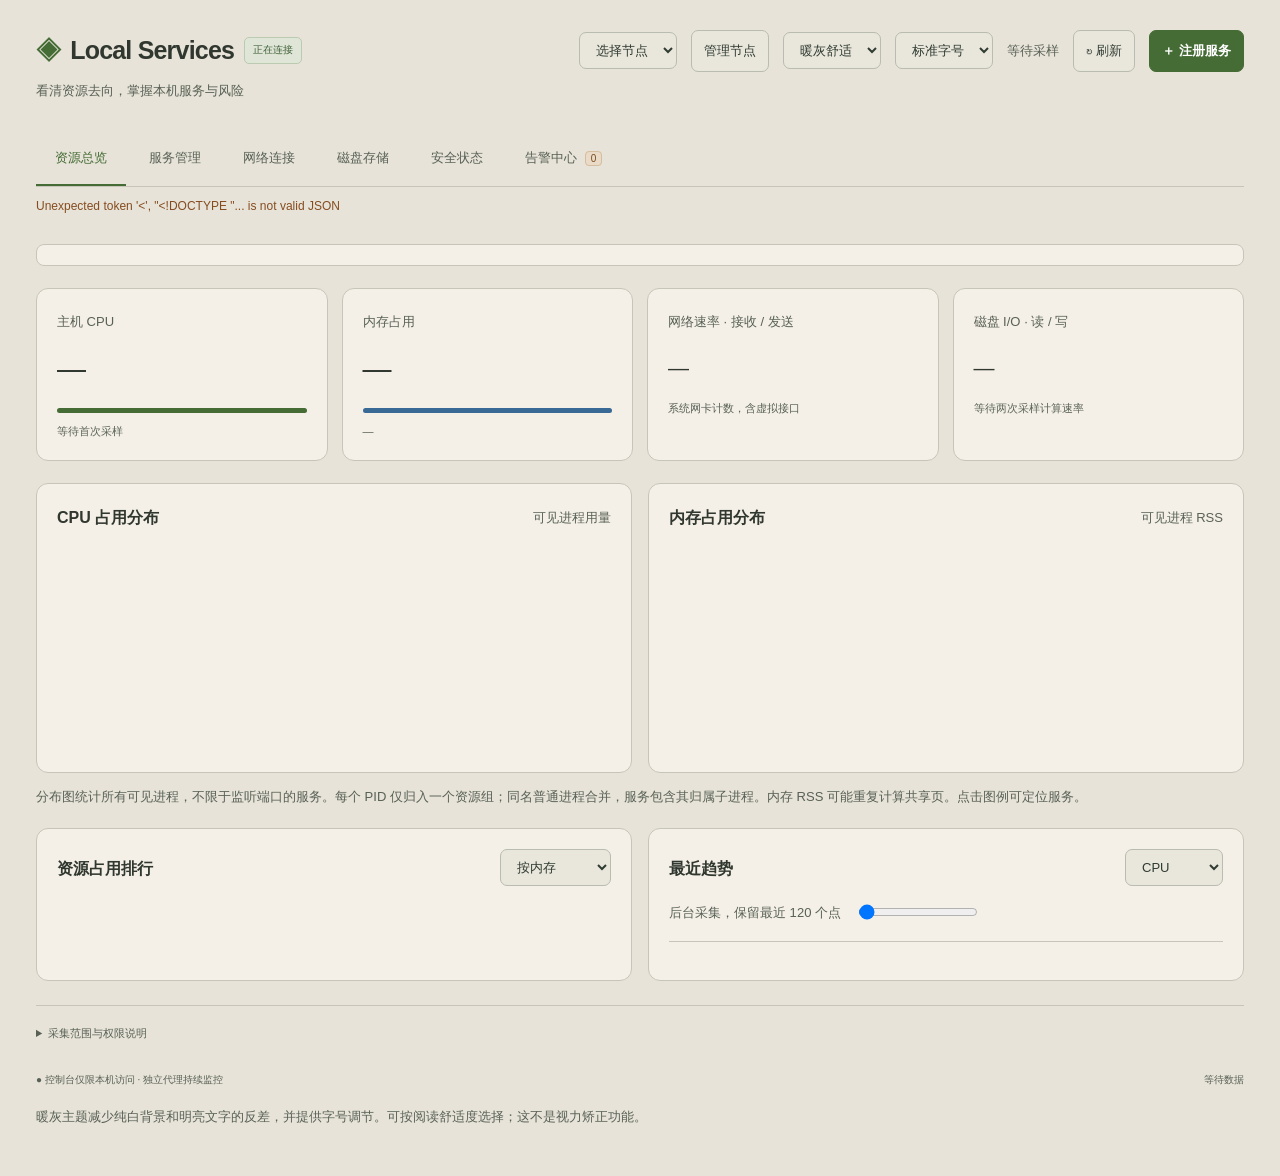
==== index.html @ d2b476f3 "feat: add lightweight multi-node service monitor and console" ====
<!doctype html>
<html lang="zh-CN"><head><meta charset="utf-8"><meta name="viewport" content="width=device-width,initial-scale=1"><title>Local · 服务与资源监控</title><script>try{document.documentElement.dataset.theme=localStorage.getItem('localServiceTheme')||'comfort';document.documentElement.style.setProperty('--reading-size',(localStorage.getItem('localServiceFont')||'15')+'px')}catch(e){}</script><link rel="stylesheet" href="/style.css"></head>
<body><main>
<header><div><h1><span class="dot">◈</span> Local Services <span class="badge" id="platform">正在连接</span></h1><p>看清资源去向，掌握本机服务与风险</p></div><div class="header-actions"><select id="nodeSelect" aria-label="监控节点"><option value="">选择节点</option></select><button id="openNodes">管理节点</button><select id="themeSelect" aria-label="页面主题"><option value="comfort">暖灰舒适</option><option value="light">清晰浅色</option><option value="dark">柔和深色</option></select><select id="fontSelect" aria-label="阅读字号"><option value="15">标准字号</option><option value="17">较大字号</option><option value="19">大字号</option></select><span id="live" class="muted">等待采样</span><button id="refresh">↻ 刷新</button><button class="primary" id="openAdd">＋ 注册服务</button></div></header>
<nav aria-label="监控分类"><button class="selected" data-view="overview">资源总览</button><button data-view="services">服务管理</button><button data-view="network">网络连接</button><button data-view="storage">磁盘存储</button><button data-view="security">安全状态</button><button data-view="alerts">告警中心 <span id="alertCount">0</span></button></nav>
<div id="message" class="message" role="status" aria-live="polite"></div>
<div id="nodeStatus" class="node-strip"></div><div class="cards"><article class="card"><small>主机 CPU</small><div class="value" id="cpu">—</div><div class="bar"><i id="cpuBar"></i></div><p id="cpuDetail">等待首次采样</p></article><article class="card"><small>内存占用</small><div class="value" id="memory">—</div><div class="bar blue"><i id="memoryBar"></i></div><p id="memoryDetail">—</p></article><article class="card"><small>网络速率 · 接收 / 发送</small><div class="value compact" id="netRate">—</div><p id="netDetail">系统网卡计数，含虚拟接口</p></article><article class="card"><small>磁盘 I/O · 读 / 写</small><div class="value compact" id="diskRate">—</div><p id="diskDetail">等待两次采样计算速率</p></article></div>
<section id="overview" class="view">
<div class="chart-grid"><article class="panel"><div class="panel-head"><h2>CPU 占用分布</h2><small>可见进程用量</small></div><div id="cpuDonut" class="donut-layout"></div></article><article class="panel"><div class="panel-head"><h2>内存占用分布</h2><small>可见进程 RSS</small></div><div id="memoryDonut" class="donut-layout"></div></article></div>
<p class="note">分布图统计所有可见进程，不限于监听端口的服务。每个 PID 仅归入一个资源组；同名普通进程合并，服务包含其归属子进程。内存 RSS 可能重复计算共享页。点击图例可定位服务。</p>
<div class="overview-bottom"><article class="panel"><div class="panel-head"><h2>资源占用排行 <span id="rankTotal" class="muted"></span></h2><select id="rankMetric" aria-label="排行指标"><option value="memory">按内存</option><option value="cpu">按 CPU</option><option value="readRate">按磁盘读取</option><option value="writeRate">按磁盘写入</option></select></div><div id="ranking"></div></article><article class="panel"><div class="panel-head"><h2>最近趋势</h2><select id="trendMetric" aria-label="趋势指标"><option value="cpu">CPU</option><option value="memory">内存</option><option value="network">网络收发</option><option value="disk">磁盘读写</option></select></div><div id="trend"></div><div class="trend-controls"><small id="trendLabel">后台采集，保留最近 120 个点</small><input type="range" id="historyCursor" min="0" max="0" value="0" aria-label="查看历史采样"></div><div id="trendValue" class="note"></div><div class="mini-summary" id="summary"></div></article></div>
</section>
<section id="services" class="view" hidden><div class="toolbar"><h2>服务与端口 <small id="total"></small></h2><div class="filters"><select id="serviceScope" aria-label="列表范围"><option value="services">服务与端口</option><option value="resources">全部进程资源组</option></select><input id="search" type="search" placeholder="搜索名称、端口或 PID" aria-label="搜索服务"><select id="kind" aria-label="服务类型"><option value="">所有类型</option><option value="custom">自定义服务</option><option value="brew">Homebrew</option><option value="systemd">systemd</option><option value="windows">Windows 服务</option><option value="process">端口进程（只读）</option></select><select id="state" aria-label="服务状态"><option value="">所有状态</option><option value="running">运行中</option><option value="stopped">已停止</option></select><select id="sort" aria-label="服务排序"><option value="memory">内存占用</option><option value="cpu">CPU 占用</option><option value="name">服务名称</option><option value="readRate">磁盘读取</option><option value="writeRate">磁盘写入</option><option value="uptime">运行时长</option><option value="pid">PID</option><option value="ports">端口</option></select><button id="sortDirection" aria-label="切换排序方向">↓ 从大到小</button></div></div><p class="note">支持点击列名排序，也可选择指标与升降序；未知指标始终排在末尾。组件保留原始标识，可点“说明”查看用途或添加别名。</p><div id="focusFilter" hidden></div><div class="tablewrap"><table><thead><tr><th><button data-sort="name">服务名称 ↕</button></th><th><button data-sort="pid">状态 / PID ↕</button></th><th><button data-sort="ports">端口 ↕</button></th><th><button data-sort="cpu">CPU ↕</button></th><th><button data-sort="memory">内存 ↕</button></th><th>磁盘读 / 写</th><th><button data-sort="uptime">运行时长 ↕</button></th><th>自启 / 离线告警</th><th>操作</th></tr></thead><tbody id="rows"></tbody></table><div id="empty" hidden>没有符合条件的服务；资源组可能不包含监听端口。</div></div><p class="note">自启：macOS 为登录后启动，Linux 按服务所属 systemd 范围启动，Windows 系统服务随系统启动、自定义任务随登录启动。共享宿主 PID 的系统服务无法拆分资源，表内会标明共享。</p></section>
<section id="network" class="view" hidden><div class="section-head"><h2>网络接口</h2><small>速率由相邻后台采样计算 · 错误 / 丢包为系统累计计数</small></div><div class="tablewrap"><table><thead><tr><th>网卡 / 状态</th><th>IP 地址</th><th>接收速率</th><th>发送速率</th><th>累计接收 / 发送</th><th>错误 / 丢包</th><th>链路速度</th></tr></thead><tbody id="interfaces"></tbody></table></div><div class="section-head"><h2>监听端口与绑定地址</h2><span id="connectionSummary" class="muted"></span></div><p class="note">非回环绑定意味着可能被其他主机访问，实际可达性取决于防火墙、路由与应用配置。当前不提供单进程网络流量归因。</p><div class="tablewrap"><table><thead><tr><th>进程 / PID</th><th>协议</th><th>绑定地址</th><th>端口</th><th>范围</th></tr></thead><tbody id="listeners"></tbody></table></div></section>
<section id="storage" class="view" hidden><div class="section-head"><h2>文件系统容量</h2><small>分别展示挂载点，共享卷不合计容量</small></div><div id="volumes" class="volume-grid"></div><div class="section-head"><h2>磁盘设备 I/O</h2><small>逻辑盘与物理盘可能重复计数，不代表硬盘健康检查</small></div><div class="tablewrap"><table><thead><tr><th>设备</th><th>读取速率</th><th>写入速率</th><th>累计读 / 写次数</th><th>繁忙度</th></tr></thead><tbody id="diskDevices"></tbody></table></div></section>
<section id="security" class="view" hidden><div class="section-head"><h2>本机安全概览</h2><small>只读检查，不自动修改系统安全设置</small></div><div id="securityCards" class="security-grid"></div><div class="panel"><h2>敏感端口的非回环绑定</h2><div id="sensitivePorts"></div><p class="note">检查常见 SSH、远程桌面、数据库与管理端口。端口号仅作风险提示，不能识别服务漏洞或证明互联网可达。</p></div><div class="overview-bottom"><article class="panel"><h2>登录会话</h2><div id="sessions"></div></article><article class="panel"><h2>操作审计 · 最近 40 条</h2><div id="audit" class="scroll-area"></div></article></div></section>
<section id="alerts" class="view" hidden><div class="section-head"><div><h2>告警中心</h2><p>后台监控 · 触发与恢复分别发送邮件 · 持续超限合并去重</p></div><div class="header-actions"><button id="notification">启用桌面通知</button><button id="openRules" class="primary">设置告警阈值</button></div></div><div id="emailStatus" class="panel"></div><div id="ruleSummary" class="note"></div><div id="alertList"></div></section>
<details id="notices"><summary>采集范围与权限说明 <span id="noticeCount"></span></summary><div id="noticeBody"></div></details><footer><span>● 控制台仅限本机访问 · 独立代理持续监控</span><span id="updated">等待数据</span></footer>
<p class="note">暖灰主题减少纯白背景和明亮文字的反差，并提供字号调节。可按阅读舒适度选择；这不是视力矫正功能。</p></main>
<dialog id="add"><form id="create"><h2>注册自定义服务</h2><p>注册后手动启动；默认不启用自启。不要在命令参数中放入密码。</p><label for="serviceName">服务名称</label><input id="serviceName" name="name" required placeholder="例如：本地开发 API"><label for="serviceCwd">工作目录（绝对路径）</label><input id="serviceCwd" name="cwd" required placeholder="/path/to/project"><label for="serviceCommand">命令参数（JSON 数组）</label><textarea id="serviceCommand" name="command" required placeholder='["/usr/bin/python3", "-m", "http.server", "8000"]'></textarea><p>第一项为可执行文件的绝对路径，不经 Shell 执行。</p><div id="formError" class="message"></div><div class="panel-head"><button type="button" data-close="add">取消</button><button class="primary">注册服务</button></div></form></dialog>
<dialog id="logs"><div class="panel-head"><h2>服务日志 · 最近 32 KB</h2><button data-close="logs">关闭</button></div><pre id="logText"></pre></dialog>
<dialog id="rules"><form id="rulesForm"><h2>告警阈值</h2><p>CPU、内存、流量、I/O、服务离线需持续超限；磁盘容量、敏感端口和防火墙状态立即提示。</p><div class="form-grid"><label>CPU ≥ %<input type="number" name="cpu" min="1" max="100" step="any" required></label><label>内存 ≥ %<input type="number" name="memory" min="1" max="100" step="any" required></label><label>磁盘使用 ≥ %<input type="number" name="disk" min="1" max="100" step="any" required></label><label>持续时间（秒）<input type="number" name="sustain" min="0" max="3600" step="any" required></label><label>网络收发 ≥ MB/s<input type="number" name="networkMB" min="0.01" max="1000000" step="any" required></label><label>磁盘读写 ≥ MB/s<input type="number" name="diskMB" min="0.01" max="1000000" step="any" required></label><label>托管服务内存 ≥ MB<input type="number" name="serviceMemoryMB" min="1" max="10000000" step="any" required></label></div><label class="check"><input type="checkbox" name="exposure">敏感端口绑定非回环地址</label><label class="check"><input type="checkbox" name="firewall">防火墙未启用</label><p>离线告警在“服务管理”中逐项开启；手动停止被监控的服务也会触发提醒。</p><div id="rulesError" class="message"></div><div class="panel-head"><button type="button" data-close="rules">取消</button><button class="primary">保存阈值</button></div></form></dialog>
<dialog id="nodesDialog"><div class="panel-head"><h2>监控节点</h2><button data-close="nodesDialog">关闭</button></div><div id="nodeList"></div><form id="nodeForm"><h2>连接独立监控代理</h2><label>节点名称<input name="name" required maxlength="80" placeholder="例如：生产服务器 · 上海"></label><label>代理地址<input name="url" required placeholder="http://127.0.0.1:18767"></label><label>代理令牌<input type="password" name="token" required autocomplete="off" minlength="24" placeholder="填写代理本机 agent-token 文件中的内容"></label><p>远程节点使用 HTTPS 或 SSH 隧道；令牌仅保存在控制台本机，不回显。关闭控制台不影响代理的采集与邮件。</p><div id="nodeError" class="message"></div><button class="primary">验证并添加节点</button></form></dialog>
<dialog id="serviceInfo"><form id="aliasForm"><h2 id="infoTitle">组件说明</h2><p id="infoRaw" class="identifier"></p><p id="infoDescription"></p><div id="infoFacts" class="note"></div><label>自定义显示名称<input name="name" maxlength="80" placeholder="留空使用内置名称"></label><label>自定义用途说明<textarea name="description" maxlength="600" placeholder="例如：知识库开发服务，端口 18086"></textarea></label><p>设置仅影响该节点的显示名称，原始标识与服务配置均保留。两项留空可恢复内置说明。</p><div id="aliasError" class="message"></div><div class="panel-head"><button type="button" data-close="serviceInfo">关闭</button><button class="primary">保存名称与说明</button></div></form></dialog>
<script>const token='__TOKEN__';</script><script src="/app.js"></script></body></html>
---- style.css ----
:root{color-scheme:dark;font-family:Inter,-apple-system,BlinkMacSystemFont,"PingFang SC",sans-serif;background:#101418;color:#e6edf6;--muted:#929eaf;--line:#2b3542;--green:#b6f171;--blue:#82b9ff;--orange:#f5ba76;--red:#ff8b92}*{box-sizing:border-box}body{margin:0}main{max-width:1536px;margin:auto;padding:30px 36px}header,.header-actions,.panel-head,.section-head,.toolbar{display:flex;align-items:center;justify-content:space-between;gap:14px}h1{font-size:25px;letter-spacing:-.8px;margin:0;display:flex;align-items:center;gap:10px}h2{font-size:15px;margin:0;font-weight:600}p{color:var(--muted);font-size:12px;line-height:1.7;margin:9px 0 0}small,.muted{color:var(--muted);font-size:12px}.dot{color:var(--green)}.badge{display:inline-block;font-size:10px;padding:4px 8px;background:#243124;color:var(--green);border-radius:5px;font-weight:500;letter-spacing:0}button,input,select,textarea{font:inherit;font-size:12px;border:1px solid #354151;border-radius:7px;padding:9px 12px;background:#1d2631;color:#e7edf5}button{cursor:pointer}button:hover{border-color:#8b9db4;background:#2b3949}button:focus-visible,a:focus-visible,input:focus-visible,select:focus-visible{outline:2px solid var(--blue);outline-offset:3px}button:disabled{opacity:.45;cursor:wait}.primary{background:var(--green);color:#1a290e;border-color:var(--green);font-weight:600}.primary:hover{background:#c5fa89}nav{display:flex;gap:4px;border-bottom:1px solid var(--line);margin-top:30px;overflow:auto}nav button{white-space:nowrap;border:0;border-radius:0;background:transparent;padding:15px 19px;color:var(--muted);border-bottom:2px solid transparent;font-size:13px}nav button.selected{color:var(--green);border-color:var(--green)}#alertCount{padding:1px 5px;border-radius:4px;background:#3f2e29;color:#ffcb97;font-size:10px;margin-left:4px}.message{font-size:12px;color:#ffd591;line-height:1.6}.message:not(:empty){padding:10px 0}.cards{display:grid;grid-template-columns:repeat(4,minmax(0,1fr));gap:14px;margin:22px 0}.card,.panel,.volume{border:1px solid var(--line);background:#181f27;border-radius:12px;padding:20px;min-width:0}.value{font-size:29px;letter-spacing:-.7px;margin:12px 0 14px;font-variant-numeric:tabular-nums}.compact{font-size:21px;padding-top:5px}.bar{height:5px;background:#303b48;border-radius:5px;overflow:hidden}.bar i{display:block;height:100%;background:var(--green);max-width:100%;transition:width .4s}.bar.blue i{background:var(--blue)}.bar.warning i{background:var(--orange)}.bar.critical i{background:var(--red)}.card p{font-size:11px}.chart-grid,.overview-bottom{display:grid;grid-template-columns:1fr 1fr;gap:16px}.overview-bottom{margin-top:20px}.panel-head{margin-bottom:15px}.donut-layout{display:grid;grid-template-columns:200px 1fr;gap:15px;align-items:center;min-height:206px}.donut{width:200px;height:200px;overflow:visible}.donut circle.segment{transition:stroke-dasharray .4s;cursor:pointer;outline:none}.donut circle.segment:hover,.donut circle.segment:focus{stroke-width:27}.donut text{font-family:inherit;text-anchor:middle;fill:var(--muted);font-size:11px}.donut text.big{font-size:20px;fill:#f3f7fc;font-weight:600}.legend{display:flex;flex-direction:column;gap:4px;min-width:0}.legend button{background:transparent;border-color:transparent;padding:5px;display:flex;align-items:center;gap:7px;text-align:left;width:100%;min-width:0}.legend button:hover{background:#273341}.legend .name{white-space:nowrap;overflow:hidden;text-overflow:ellipsis;flex:1}.legend .amount{font-size:11px;color:var(--muted);white-space:nowrap}.swatch{width:8px;height:8px;border-radius:3px;flex-shrink:0}.note{font-size:11px;color:var(--muted);line-height:1.8;margin:12px 0 18px}.rank-row{display:grid;grid-template-columns:24px minmax(0,1fr) 96px;gap:9px;align-items:center;margin:15px 0}.rank-row button{padding:0;border:0;background:none;text-align:left;min-width:0;font-size:12px;overflow:hidden;text-overflow:ellipsis;white-space:nowrap}.rank-row .bar{margin-top:7px;height:4px}.rank-value{text-align:right;font-size:12px;font-variant-numeric:tabular-nums}.rank-number{font-size:11px;color:#76869b}.rank-row.focused{background:#25332a;border-radius:5px}.trend-svg{width:100%;height:200px;display:block}.trend-svg text{fill:var(--muted);font-size:10px}.trend-controls{display:flex;gap:15px;align-items:center;margin:12px 0}.trend-controls input{width:120px;padding:0}.mini-summary{display:grid;grid-template-columns:repeat(3,1fr);border-top:1px solid var(--line);padding-top:18px;gap:12px}.mini-summary b{display:block;margin-top:8px;font-size:16px;font-weight:500}.toolbar,.section-head{margin:26px 0 15px}.filters{display:flex;gap:8px;flex-wrap:wrap}input[type=search]{width:240px}.tablewrap{overflow:auto;border:1px solid var(--line);border-radius:10px;background:#161d25}table{width:100%;border-collapse:collapse;white-space:nowrap}th{text-align:left;color:#91a0b3;font-size:11px;font-weight:500;padding:15px;background:#1c2631}td{padding:16px 14px;border-bottom:1px solid #283340;font-size:12px}tr:last-child td{border-bottom:0}.service{font-weight:600;max-width:230px;overflow:hidden;text-overflow:ellipsis;font-size:12px}.tag{font-size:10px;color:#8a99ad;margin-top:5px}.status{color:var(--green)}.stopped{color:#929aa7}.port{font-family:monospace;color:#a9c3e6;max-width:220px;white-space:normal;line-height:1.7}.actions{display:flex;gap:5px}.actions button{padding:6px 8px;font-size:11px}.check{display:flex;align-items:center;gap:7px;font-size:12px;color:#b6c3d4;line-height:1.7;margin:7px 0}.check input{width:auto;accent-color:var(--green)}.toggles{display:flex;flex-direction:column}.toggles label{font-size:11px;margin:2px 0;white-space:nowrap}#empty{padding:35px;text-align:center;color:var(--muted);font-size:13px}#focusFilter{font-size:12px;color:var(--green);margin:12px 0}#focusFilter button{margin-left:12px}.volume-grid{display:grid;grid-template-columns:repeat(3,minmax(0,1fr));gap:14px}.volume .mount{font-size:13px;word-break:break-all;margin-bottom:6px}.volume .value{font-size:23px}.volume small{word-break:break-all}.security-grid{display:grid;grid-template-columns:repeat(4,minmax(0,1fr));gap:14px;margin-bottom:20px}.security-grid .value{font-size:22px}.security-grid p{word-break:break-word}.warning-text{color:var(--orange)}.danger-text{color:var(--red)}.safe-text{color:var(--green)}.event,.audit-row{border-bottom:1px solid var(--line);padding:14px 0;font-size:12px;line-height:1.7;word-break:break-word}.event:last-child,.audit-row:last-child{border-bottom:0}.event .panel-head{margin-bottom:6px}.event .panel-head h2{font-size:13px}.event{border-left:3px solid var(--orange);background:#1b222b;padding:17px 20px;margin:12px 0;border-radius:0 9px 9px 0}.event.critical{border-left-color:var(--red)}.event.recovered{border-left-color:#4b7356;opacity:.8}.event p{margin:5px 0}.event .meta{font-size:10px;color:#92a0b2}.scroll-area{max-height:300px;overflow:auto}.email-info{display:flex;justify-content:space-between;align-items:flex-start;gap:20px}.email-info p{overflow-wrap:anywhere}.pill{padding:3px 8px;border-radius:4px;background:#27313e;font-size:10px;display:inline-block}.pill.warning{background:#44362a;color:var(--orange)}.pill.safe{background:#293d2d;color:var(--green)}#notices{font-size:11px;color:#8d9cb0;border-top:1px solid var(--line);padding:18px 0;margin-top:24px;line-height:1.8}summary{cursor:pointer}footer{display:flex;justify-content:space-between;color:#7e8d9f;font-size:10px;margin:10px 0 16px}dialog{background:#1a222c;color:#e9edf3;border:1px solid #46566b;border-radius:15px;padding:25px;width:min(640px,94vw);max-height:90vh;overflow:auto}dialog::backdrop{background:#000b}dialog label{display:block;font-size:12px;margin:16px 0 7px}dialog input,textarea{width:100%;margin-top:7px}dialog .check{display:flex}dialog .check input{width:auto;margin:0}.form-grid{display:grid;grid-template-columns:1fr 1fr;gap:0 15px}dialog .panel-head{margin:20px 0 0}textarea{height:100px;font-family:monospace}pre{white-space:pre-wrap;overflow:auto;max-height:60vh;font-size:12px;line-height:1.7;word-break:break-word}[hidden]{display:none!important}
@media(max-width:1100px){.donut-layout{grid-template-columns:160px 1fr;gap:5px}.donut{width:160px;height:160px}.security-grid{grid-template-columns:repeat(2,minmax(0,1fr))}.toolbar{align-items:flex-start;flex-direction:column}.volume-grid{grid-template-columns:repeat(2,minmax(0,1fr))}.compact{font-size:17px}}
@media(max-width:760px){main{padding:20px 15px}header{align-items:flex-start;flex-direction:column}.header-actions{flex-wrap:wrap;gap:8px}h1{font-size:22px}.cards{grid-template-columns:repeat(2,minmax(0,1fr));gap:10px}.card{padding:15px}.value{font-size:25px}.compact{font-size:16px}.chart-grid,.overview-bottom{grid-template-columns:1fr}.donut-layout{grid-template-columns:160px minmax(0,1fr)}.legend .amount{font-size:10px}.panel{padding:17px}.filters{width:100%}input[type=search]{width:100%}.section-head{align-items:flex-start;flex-direction:column}.volume-grid{grid-template-columns:1fr}.security-grid{gap:10px}.security-grid .card{padding:14px}.security-grid .value{font-size:17px}.email-info{flex-direction:column}.form-grid{gap:0 10px}nav button{padding:13px 14px;font-size:12px}footer{gap:15px}.note{font-size:10px}.trend-controls{align-items:flex-start;flex-direction:column}.trend-controls input{width:100%}}
#focusFilter{overflow-wrap:anywhere}
/* Reading preferences apply to the entire interface, including generated charts. */
:root{font-size:var(--reading-size,15px)}body{line-height:1.65}p,small,.muted,.note,button,input,select,textarea,td{font-size:.87rem}.tag{font-size:.76rem}.service{font-size:.95rem;max-width:270px}h2{font-size:1.07rem}th{font-size:.85rem}.identifier{font-family:ui-monospace,SFMono-Regular,Consolas,monospace;overflow-wrap:anywhere}.header-actions{flex-wrap:wrap;justify-content:flex-end}header{align-items:flex-start}header>div:first-child{min-width:210px}.node-strip{border:1px solid var(--line);border-radius:8px;background:var(--surface);padding:10px 15px;margin-top:18px;font-size:.8rem;display:flex;gap:15px;align-items:center;flex-wrap:wrap}th button{border:0;background:transparent;color:inherit;padding:0;font-weight:600;font-size:inherit}th button:hover{color:var(--green);background:transparent}.service-name{display:flex;gap:8px;align-items:flex-start}.service-name button{padding:2px 6px;font-size:.73rem;flex-shrink:0}.service-sub{max-width:280px;white-space:normal;overflow-wrap:anywhere;line-height:1.8}.node-row{padding:14px 0;border-bottom:1px solid var(--line);display:flex;justify-content:space-between;gap:10px;font-size:.9rem}.node-row span{overflow-wrap:anywhere;min-width:0}.offline-overlay .view,.offline-overlay .cards{opacity:.35;pointer-events:none}#nodeStatus.error{border-color:var(--red);color:var(--red)}.service-name .service{white-space:normal;overflow-wrap:anywhere}.rank-row button{font-size:.88rem}.donut text{font-size:12px}.donut text.big{font-size:21px}.legend button{font-size:.8rem}.legend .amount{font-size:.73rem}.donut circle.segment:focus-visible{outline:none;filter:brightness(.8)}.trend-svg text{font-size:11px}
:root[data-theme="comfort"],:root[data-theme="light"]{color-scheme:light;--green:#456c35;--blue:#396995;--orange:#945b22;--red:#a23d42;--muted:#596156;--line:#c7c5b9;--surface:#f4f0e7;background:#e7e3d8;color:#30372f;--chart-grid:#c7c5b9}
:root[data-theme="light"]{--green:#35633b;--blue:#2a6696;--muted:#526174;--line:#ccd4dd;--surface:#fff;background:#edf1f5;color:#243144}
:root[data-theme="dark"]{--surface:#282f36;--muted:#b2bdc8;--line:#46515b;background:#20262c;color:#dce3e8;--green:#b3cc91;--blue:#9bbdd7;--orange:#d8b68a;--red:#e8a5ab}
:root[data-theme] .card,:root[data-theme] .panel,:root[data-theme] .volume,:root[data-theme] .tablewrap,:root[data-theme] dialog{background:var(--surface)}
:root[data-theme="comfort"] button,:root[data-theme="comfort"] input,:root[data-theme="comfort"] select,:root[data-theme="comfort"] textarea,:root[data-theme="light"] button,:root[data-theme="light"] input,:root[data-theme="light"] select,:root[data-theme="light"] textarea{background:#e9e6dc;border-color:#b9bcb0;color:#303c32}
:root[data-theme="light"] button,:root[data-theme="light"] input,:root[data-theme="light"] select,:root[data-theme="light"] textarea{background:#eef2f7;color:#25394e;border-color:#bec9d6}
:root[data-theme] button.primary{background:var(--green);border-color:var(--green);color:#fff}
:root[data-theme="dark"] button.primary{color:#20262c}
:root[data-theme] nav button{background:transparent;color:var(--muted);border-color:transparent}
:root[data-theme] nav button.selected{color:var(--green);border-bottom-color:var(--green)}
:root[data-theme] p,:root[data-theme] small,:root[data-theme] .muted,:root[data-theme] .note,:root[data-theme] .tag,:root[data-theme] footer,:root[data-theme] #notices{color:var(--muted)}
:root[data-theme="comfort"] th,:root[data-theme="light"] th{background:#e5e4d9;color:#4c594e}
:root[data-theme="light"] th{background:#e7edf5;color:#455870}
:root[data-theme] td{border-bottom-color:var(--line)}
:root[data-theme="comfort"] .port,:root[data-theme="light"] .port{color:#3a5e79}
:root[data-theme="comfort"] .bar,:root[data-theme="light"] .bar{background:#d9d8cd}
:root[data-theme="comfort"] .donut circle:not(.segment),:root[data-theme="light"] .donut circle:not(.segment){stroke:#d9d8cd}
:root[data-theme="comfort"] .donut text.big,:root[data-theme="light"] .donut text.big{fill:#2e3b31}
:root[data-theme] .donut text{fill:var(--muted)}
:root[data-theme] .trend-svg text{fill:var(--muted)}:root[data-theme] .trend-svg line{stroke:var(--line)}
:root[data-theme] .legend button{background:transparent;border-color:transparent;color:inherit}
:root[data-theme] .legend .amount{color:var(--muted)}
:root[data-theme="comfort"] .event,:root[data-theme="light"] .event{background:var(--surface)}
:root[data-theme="comfort"] .message,:root[data-theme="light"] .message{color:#864c20}
:root[data-theme="comfort"] .pill.safe,:root[data-theme="light"] .pill.safe{background:#dfe8d7;color:#365f37}
:root[data-theme="comfort"] .pill.warning,:root[data-theme="light"] .pill.warning{background:#f0dfc4;color:#79501f}
:root[data-theme] .rank-row button{background:transparent;color:inherit}:root[data-theme] .toggles label{color:var(--muted)}
@media(prefers-reduced-motion:reduce){*,*::before,*::after{transition:none!important;scroll-behavior:auto!important}}
@media(max-width:760px){.header-actions{justify-content:flex-start}.donut-layout{grid-template-columns:1fr}.donut{margin:auto}.legend .name{white-space:normal;overflow-wrap:anywhere}.legend .amount{font-size:.75rem}.legend button{align-items:flex-start}.card .compact{font-size:1rem}.node-strip{display:block}.node-strip span{display:block}.rank-row{grid-template-columns:20px minmax(0,1fr) 85px}.rank-row button{white-space:normal;overflow-wrap:anywhere}.form-grid{grid-template-columns:1fr}.mini-summary{grid-template-columns:1fr}.mini-summary b{margin:0 0 10px}.service-sub{max-width:220px}.header-actions select{max-width:180px}h1{font-size:23px}}
:root[data-theme="comfort"] .badge,:root[data-theme="light"] .badge{background:#dfe6d7;color:#3f6038;border:1px solid #bccab1}
:root[data-theme="comfort"] #alertCount,:root[data-theme="light"] #alertCount{background:#eadbc8;color:#784c20;border:1px solid #d5bd9e}
:root[data-theme="dark"] .badge{background:#384539;color:#c0d3ac;border:1px solid #5c7055}
:root[data-theme="dark"] #alertCount{background:#4b4033;color:#e0bf96}
:root[data-theme="comfort"] .rank-row.focused,:root[data-theme="light"] .rank-row.focused{background:#e0e6d6}
@media(max-width:760px){.donut{width:200px;height:200px}.trend-svg text{font-size:12px}}
.offline-overlay .view,.offline-overlay .cards{display:none!important}
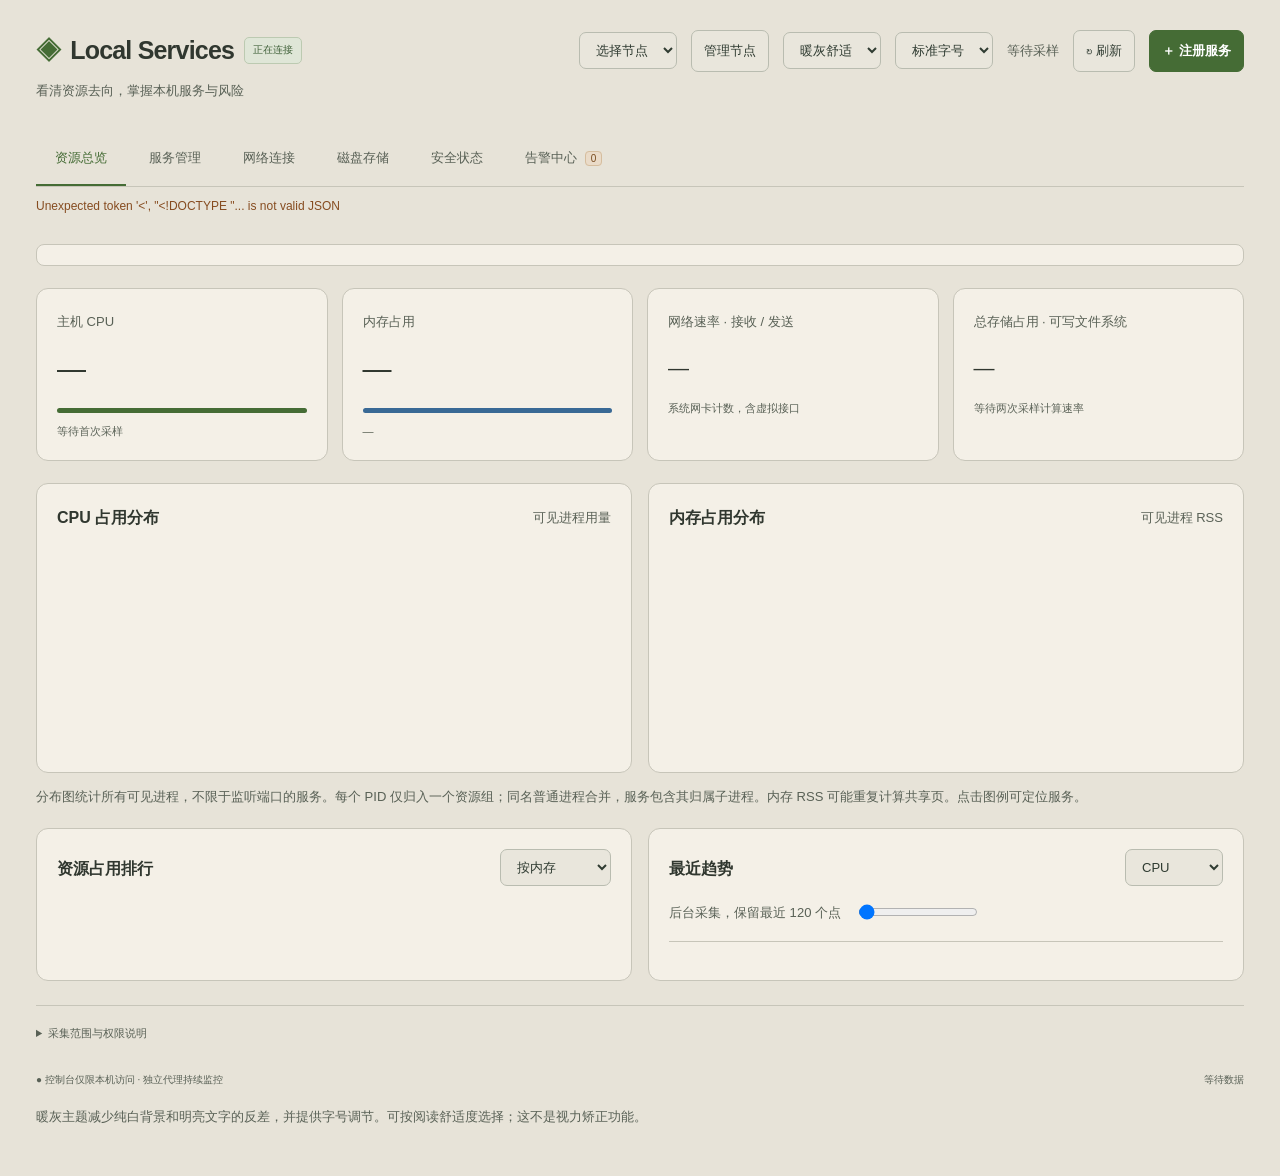
==== commit 9a3db252: "feat: summarize storage pools and reduce alert noise" ====
--- a/index.html
+++ b/index.html
@@ -4,7 +4,7 @@
 <header><div><h1><span class="dot">◈</span> Local Services <span class="badge" id="platform">正在连接</span></h1><p>看清资源去向，掌握本机服务与风险</p></div><div class="header-actions"><select id="nodeSelect" aria-label="监控节点"><option value="">选择节点</option></select><button id="openNodes">管理节点</button><select id="themeSelect" aria-label="页面主题"><option value="comfort">暖灰舒适</option><option value="light">清晰浅色</option><option value="dark">柔和深色</option></select><select id="fontSelect" aria-label="阅读字号"><option value="15">标准字号</option><option value="17">较大字号</option><option value="19">大字号</option></select><span id="live" class="muted">等待采样</span><button id="refresh">↻ 刷新</button><button class="primary" id="openAdd">＋ 注册服务</button></div></header>
 <nav aria-label="监控分类"><button class="selected" data-view="overview">资源总览</button><button data-view="services">服务管理</button><button data-view="network">网络连接</button><button data-view="storage">磁盘存储</button><button data-view="security">安全状态</button><button data-view="alerts">告警中心 <span id="alertCount">0</span></button></nav>
 <div id="message" class="message" role="status" aria-live="polite"></div>
-<div id="nodeStatus" class="node-strip"></div><div class="cards"><article class="card"><small>主机 CPU</small><div class="value" id="cpu">—</div><div class="bar"><i id="cpuBar"></i></div><p id="cpuDetail">等待首次采样</p></article><article class="card"><small>内存占用</small><div class="value" id="memory">—</div><div class="bar blue"><i id="memoryBar"></i></div><p id="memoryDetail">—</p></article><article class="card"><small>网络速率 · 接收 / 发送</small><div class="value compact" id="netRate">—</div><p id="netDetail">系统网卡计数，含虚拟接口</p></article><article class="card"><small>磁盘 I/O · 读 / 写</small><div class="value compact" id="diskRate">—</div><p id="diskDetail">等待两次采样计算速率</p></article></div>
+<div id="nodeStatus" class="node-strip"></div><div class="cards"><article class="card"><small>主机 CPU</small><div class="value" id="cpu">—</div><div class="bar"><i id="cpuBar"></i></div><p id="cpuDetail">等待首次采样</p></article><article class="card"><small>内存占用</small><div class="value" id="memory">—</div><div class="bar blue"><i id="memoryBar"></i></div><p id="memoryDetail">—</p></article><article class="card"><small>网络速率 · 接收 / 发送</small><div class="value compact" id="netRate">—</div><p id="netDetail">系统网卡计数，含虚拟接口</p></article><article class="card"><small>总存储占用 · 可写文件系统</small><div class="value compact" id="diskRate">—</div><p id="diskDetail">等待两次采样计算速率</p></article></div>
 <section id="overview" class="view">
 <div class="chart-grid"><article class="panel"><div class="panel-head"><h2>CPU 占用分布</h2><small>可见进程用量</small></div><div id="cpuDonut" class="donut-layout"></div></article><article class="panel"><div class="panel-head"><h2>内存占用分布</h2><small>可见进程 RSS</small></div><div id="memoryDonut" class="donut-layout"></div></article></div>
 <p class="note">分布图统计所有可见进程，不限于监听端口的服务。每个 PID 仅归入一个资源组；同名普通进程合并，服务包含其归属子进程。内存 RSS 可能重复计算共享页。点击图例可定位服务。</p>
@@ -12,14 +12,14 @@
 </section>
 <section id="services" class="view" hidden><div class="toolbar"><h2>服务与端口 <small id="total"></small></h2><div class="filters"><select id="serviceScope" aria-label="列表范围"><option value="services">服务与端口</option><option value="resources">全部进程资源组</option></select><input id="search" type="search" placeholder="搜索名称、端口或 PID" aria-label="搜索服务"><select id="kind" aria-label="服务类型"><option value="">所有类型</option><option value="custom">自定义服务</option><option value="brew">Homebrew</option><option value="systemd">systemd</option><option value="windows">Windows 服务</option><option value="process">端口进程（只读）</option></select><select id="state" aria-label="服务状态"><option value="">所有状态</option><option value="running">运行中</option><option value="stopped">已停止</option></select><select id="sort" aria-label="服务排序"><option value="memory">内存占用</option><option value="cpu">CPU 占用</option><option value="name">服务名称</option><option value="readRate">磁盘读取</option><option value="writeRate">磁盘写入</option><option value="uptime">运行时长</option><option value="pid">PID</option><option value="ports">端口</option></select><button id="sortDirection" aria-label="切换排序方向">↓ 从大到小</button></div></div><p class="note">支持点击列名排序，也可选择指标与升降序；未知指标始终排在末尾。组件保留原始标识，可点“说明”查看用途或添加别名。</p><div id="focusFilter" hidden></div><div class="tablewrap"><table><thead><tr><th><button data-sort="name">服务名称 ↕</button></th><th><button data-sort="pid">状态 / PID ↕</button></th><th><button data-sort="ports">端口 ↕</button></th><th><button data-sort="cpu">CPU ↕</button></th><th><button data-sort="memory">内存 ↕</button></th><th>磁盘读 / 写</th><th><button data-sort="uptime">运行时长 ↕</button></th><th>自启 / 离线告警</th><th>操作</th></tr></thead><tbody id="rows"></tbody></table><div id="empty" hidden>没有符合条件的服务；资源组可能不包含监听端口。</div></div><p class="note">自启：macOS 为登录后启动，Linux 按服务所属 systemd 范围启动，Windows 系统服务随系统启动、自定义任务随登录启动。共享宿主 PID 的系统服务无法拆分资源，表内会标明共享。</p></section>
 <section id="network" class="view" hidden><div class="section-head"><h2>网络接口</h2><small>速率由相邻后台采样计算 · 错误 / 丢包为系统累计计数</small></div><div class="tablewrap"><table><thead><tr><th>网卡 / 状态</th><th>IP 地址</th><th>接收速率</th><th>发送速率</th><th>累计接收 / 发送</th><th>错误 / 丢包</th><th>链路速度</th></tr></thead><tbody id="interfaces"></tbody></table></div><div class="section-head"><h2>监听端口与绑定地址</h2><span id="connectionSummary" class="muted"></span></div><p class="note">非回环绑定意味着可能被其他主机访问，实际可达性取决于防火墙、路由与应用配置。当前不提供单进程网络流量归因。</p><div class="tablewrap"><table><thead><tr><th>进程 / PID</th><th>协议</th><th>绑定地址</th><th>端口</th><th>范围</th></tr></thead><tbody id="listeners"></tbody></table></div></section>
-<section id="storage" class="view" hidden><div class="section-head"><h2>文件系统容量</h2><small>分别展示挂载点，共享卷不合计容量</small></div><div id="volumes" class="volume-grid"></div><div class="section-head"><h2>磁盘设备 I/O</h2><small>逻辑盘与物理盘可能重复计数，不代表硬盘健康检查</small></div><div class="tablewrap"><table><thead><tr><th>设备</th><th>读取速率</th><th>写入速率</th><th>累计读 / 写次数</th><th>繁忙度</th></tr></thead><tbody id="diskDevices"></tbody></table></div></section>
+<section id="storage" class="view" hidden><div class="section-head"><h2>存储总览</h2><small>同一文件系统只计算一次，不把只读镜像计入总容量或告警</small></div><div id="storageStats" class="cards"></div><div id="storageCapacity" class="panel"></div><div class="section-head"><h2>实际存储卷</h2><small>重复挂载已合并，默认隐藏系统镜像</small></div><div id="volumes" class="volume-grid"></div><details id="mountDetails"><summary>高级：查看系统卷和挂载明细 <span id="mountCount"></span></summary><div id="mountTable" class="tablewrap"></div></details><details id="deviceDetails"><summary>高级：设备 I/O 明细</summary><p>逻辑盘与物理盘可能重复计数，不代表硬盘健康检查。</p><div class="tablewrap"><table><thead><tr><th>设备</th><th>读取速率</th><th>写入速率</th><th>累计读 / 写次数</th><th>繁忙度</th></tr></thead><tbody id="diskDevices"></tbody></table></div></details></section>
 <section id="security" class="view" hidden><div class="section-head"><h2>本机安全概览</h2><small>只读检查，不自动修改系统安全设置</small></div><div id="securityCards" class="security-grid"></div><div class="panel"><h2>敏感端口的非回环绑定</h2><div id="sensitivePorts"></div><p class="note">检查常见 SSH、远程桌面、数据库与管理端口。端口号仅作风险提示，不能识别服务漏洞或证明互联网可达。</p></div><div class="overview-bottom"><article class="panel"><h2>登录会话</h2><div id="sessions"></div></article><article class="panel"><h2>操作审计 · 最近 40 条</h2><div id="audit" class="scroll-area"></div></article></div></section>
 <section id="alerts" class="view" hidden><div class="section-head"><div><h2>告警中心</h2><p>后台监控 · 触发与恢复分别发送邮件 · 持续超限合并去重</p></div><div class="header-actions"><button id="notification">启用桌面通知</button><button id="openRules" class="primary">设置告警阈值</button></div></div><div id="emailStatus" class="panel"></div><div id="ruleSummary" class="note"></div><div id="alertList"></div></section>
 <details id="notices"><summary>采集范围与权限说明 <span id="noticeCount"></span></summary><div id="noticeBody"></div></details><footer><span>● 控制台仅限本机访问 · 独立代理持续监控</span><span id="updated">等待数据</span></footer>
 <p class="note">暖灰主题减少纯白背景和明亮文字的反差，并提供字号调节。可按阅读舒适度选择；这不是视力矫正功能。</p></main>
 <dialog id="add"><form id="create"><h2>注册自定义服务</h2><p>注册后手动启动；默认不启用自启。不要在命令参数中放入密码。</p><label for="serviceName">服务名称</label><input id="serviceName" name="name" required placeholder="例如：本地开发 API"><label for="serviceCwd">工作目录（绝对路径）</label><input id="serviceCwd" name="cwd" required placeholder="/path/to/project"><label for="serviceCommand">命令参数（JSON 数组）</label><textarea id="serviceCommand" name="command" required placeholder='["/usr/bin/python3", "-m", "http.server", "8000"]'></textarea><p>第一项为可执行文件的绝对路径，不经 Shell 执行。</p><div id="formError" class="message"></div><div class="panel-head"><button type="button" data-close="add">取消</button><button class="primary">注册服务</button></div></form></dialog>
 <dialog id="logs"><div class="panel-head"><h2>服务日志 · 最近 32 KB</h2><button data-close="logs">关闭</button></div><pre id="logText"></pre></dialog>
-<dialog id="rules"><form id="rulesForm"><h2>告警阈值</h2><p>CPU、内存、流量、I/O、服务离线需持续超限；磁盘容量、敏感端口和防火墙状态立即提示。</p><div class="form-grid"><label>CPU ≥ %<input type="number" name="cpu" min="1" max="100" step="any" required></label><label>内存 ≥ %<input type="number" name="memory" min="1" max="100" step="any" required></label><label>磁盘使用 ≥ %<input type="number" name="disk" min="1" max="100" step="any" required></label><label>持续时间（秒）<input type="number" name="sustain" min="0" max="3600" step="any" required></label><label>网络收发 ≥ MB/s<input type="number" name="networkMB" min="0.01" max="1000000" step="any" required></label><label>磁盘读写 ≥ MB/s<input type="number" name="diskMB" min="0.01" max="1000000" step="any" required></label><label>托管服务内存 ≥ MB<input type="number" name="serviceMemoryMB" min="1" max="10000000" step="any" required></label></div><label class="check"><input type="checkbox" name="exposure">敏感端口绑定非回环地址</label><label class="check"><input type="checkbox" name="firewall">防火墙未启用</label><p>离线告警在“服务管理”中逐项开启；手动停止被监控的服务也会触发提醒。</p><div id="rulesError" class="message"></div><div class="panel-head"><button type="button" data-close="rules">取消</button><button class="primary">保存阈值</button></div></form></dialog>
+<dialog id="rules"><form id="rulesForm"><h2>告警阈值</h2><p>资源超限和服务离线需持续达到阈值。磁盘单独设置持续时间；恢复需回落到缓冲阈值并持续稳定。安全状态立即记录。</p><div class="form-grid"><label>CPU ≥ %<input type="number" name="cpu" min="1" max="100" step="any" required></label><label>内存 ≥ %<input type="number" name="memory" min="1" max="100" step="any" required></label><label>磁盘使用 ≥ %<input type="number" name="disk" min="1" max="100" step="any" required></label><label>持续时间（秒）<input type="number" name="sustain" min="0" max="3600" step="any" required></label><label>网络收发 ≥ MB/s<input type="number" name="networkMB" min="0.01" max="1000000" step="any" required></label><label>磁盘读写 ≥ MB/s<input type="number" name="diskMB" min="0.01" max="1000000" step="any" required></label><label>托管服务内存 ≥ MB<input type="number" name="serviceMemoryMB" min="1" max="10000000" step="any" required></label></div><div class="form-grid"><label>磁盘持续超限（秒）<input type="number" name="diskSustain" value="120" min="0" max="3600" required></label><label>恢复稳定时间（秒）<input type="number" name="recoverSustain" value="60" min="0" max="3600" required></label><label>百分比恢复缓冲（百分点）<input type="number" name="hysteresis" value="5" min="0" max="20" step="any" required></label><label>普通邮件最短间隔（秒）<input type="number" name="emailInterval" value="300" min="60" max="86400" required></label></div><p>例如阈值 90%、缓冲 5 点：持续高于阈值才触发，回落到 85% 及以下并稳定后恢复。流量、I/O、服务内存使用 10% 恢复缓冲。持续告警不反复发信；严重服务离线不受普通邮件间隔限制。</p><label class="check"><input type="checkbox" name="exposure">敏感端口绑定非回环地址</label><label class="check"><input type="checkbox" name="firewall">防火墙未启用</label><p>离线告警在“服务管理”中逐项开启；手动停止被监控的服务也会触发提醒。</p><div id="rulesError" class="message"></div><div class="panel-head"><button type="button" data-close="rules">取消</button><button class="primary">保存阈值</button></div></form></dialog>
 <dialog id="nodesDialog"><div class="panel-head"><h2>监控节点</h2><button data-close="nodesDialog">关闭</button></div><div id="nodeList"></div><form id="nodeForm"><h2>连接独立监控代理</h2><label>节点名称<input name="name" required maxlength="80" placeholder="例如：生产服务器 · 上海"></label><label>代理地址<input name="url" required placeholder="http://127.0.0.1:18767"></label><label>代理令牌<input type="password" name="token" required autocomplete="off" minlength="24" placeholder="填写代理本机 agent-token 文件中的内容"></label><p>远程节点使用 HTTPS 或 SSH 隧道；令牌仅保存在控制台本机，不回显。关闭控制台不影响代理的采集与邮件。</p><div id="nodeError" class="message"></div><button class="primary">验证并添加节点</button></form></dialog>
 <dialog id="serviceInfo"><form id="aliasForm"><h2 id="infoTitle">组件说明</h2><p id="infoRaw" class="identifier"></p><p id="infoDescription"></p><div id="infoFacts" class="note"></div><label>自定义显示名称<input name="name" maxlength="80" placeholder="留空使用内置名称"></label><label>自定义用途说明<textarea name="description" maxlength="600" placeholder="例如：知识库开发服务，端口 18086"></textarea></label><p>设置仅影响该节点的显示名称，原始标识与服务配置均保留。两项留空可恢复内置说明。</p><div id="aliasError" class="message"></div><div class="panel-head"><button type="button" data-close="serviceInfo">关闭</button><button class="primary">保存名称与说明</button></div></form></dialog>
 <script>const token='__TOKEN__';</script><script src="/app.js"></script></body></html>
--- a/style.css
+++ b/style.css
@@ -40,3 +40,9 @@
 :root[data-theme="comfort"] .rank-row.focused,:root[data-theme="light"] .rank-row.focused{background:#e0e6d6}
 @media(max-width:760px){.donut{width:200px;height:200px}.trend-svg text{font-size:12px}}
 .offline-overlay .view,.offline-overlay .cards{display:none!important}
+:root[data-theme="comfort"] dialog,:root[data-theme="light"] dialog{color:#30372f}
+:root[data-theme="comfort"] dialog label,:root[data-theme="light"] dialog label,:root[data-theme="comfort"] dialog .check,:root[data-theme="light"] dialog .check{color:#364436}
+:root[data-theme="dark"] dialog{color:#dce3e8}
+dialog h2{font-size:1.15rem}dialog label{font-size:.95rem;font-weight:500}dialog .check{font-size:.9rem}dialog p{font-size:.85rem}
+#storageCapacity .bar{height:12px}#mountDetails{margin:20px 0;color:var(--muted);font-size:.9rem}#mountTable{margin-top:14px}.volume details{margin-top:12px;font-size:.8rem;color:var(--muted)}#rulesForm .form-grid{gap:0 18px}#rulesForm label{line-height:1.7}#rulesForm input{margin-top:5px}#rules{width:min(720px,94vw)}
+#deviceDetails{margin:22px 0;color:var(--muted);font-size:.9rem}#deviceDetails .tablewrap{margin-top:14px}
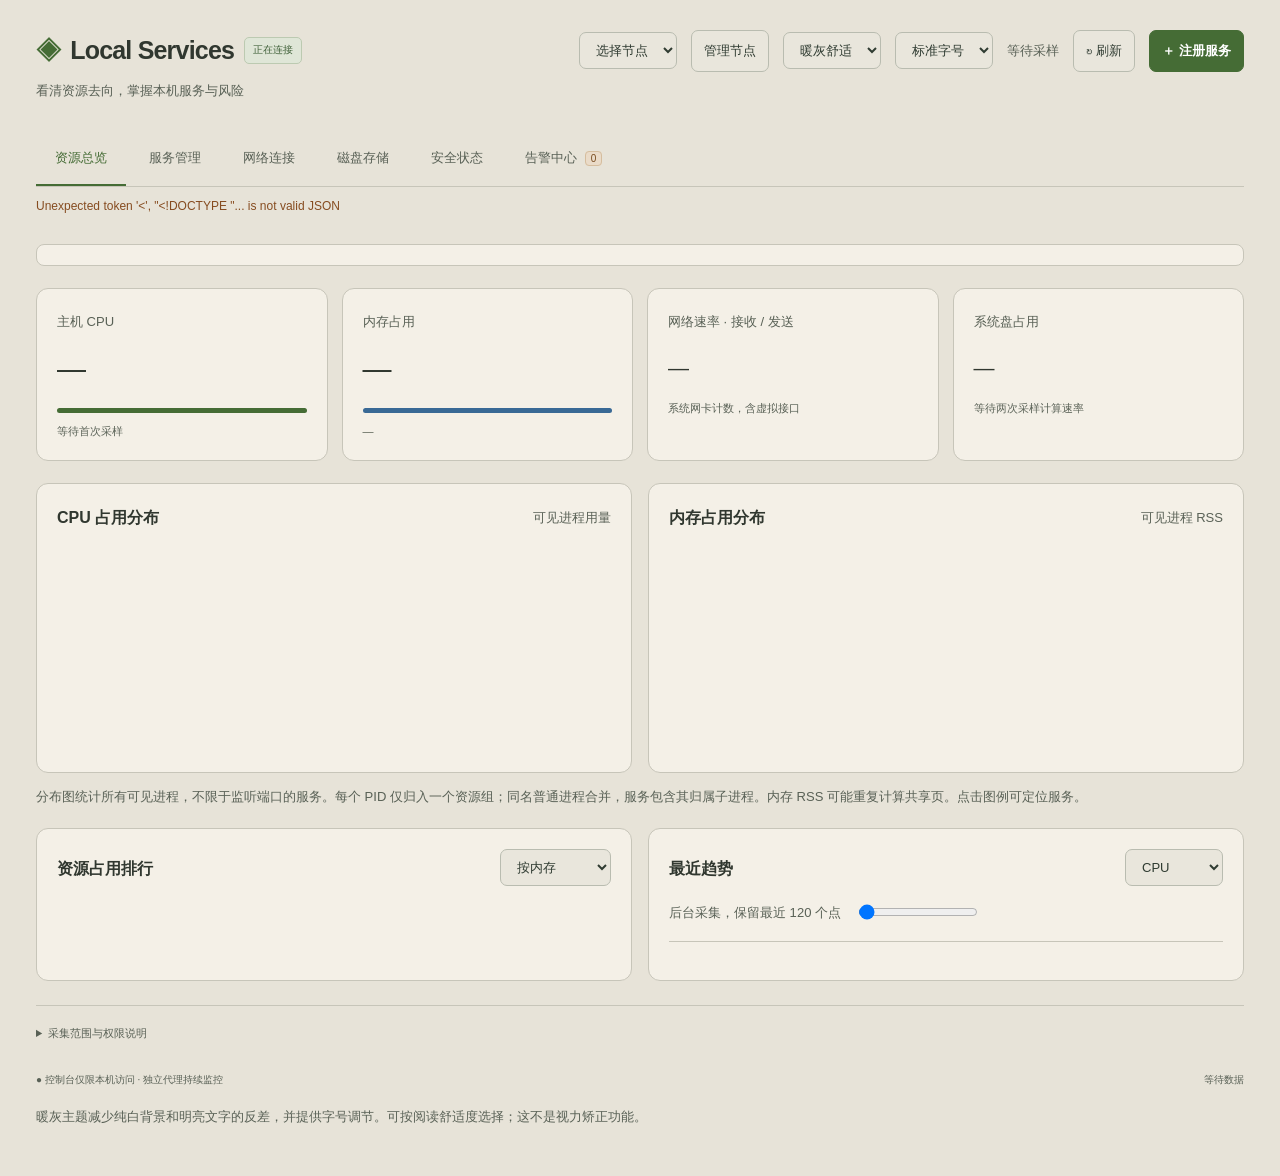
==== commit 7f9b88fe: "fix: clarify storage scope and units, verify APFS capacity, and reduce UI overhead" ====
--- a/index.html
+++ b/index.html
@@ -1,18 +1,22 @@
 <!doctype html>
-<html lang="zh-CN"><head><meta charset="utf-8"><meta name="viewport" content="width=device-width,initial-scale=1"><title>Local · 服务与资源监控</title><script>try{document.documentElement.dataset.theme=localStorage.getItem('localServiceTheme')||'comfort';document.documentElement.style.setProperty('--reading-size',(localStorage.getItem('localServiceFont')||'15')+'px')}catch(e){}</script><link rel="stylesheet" href="/style.css"></head>
+<html lang="zh-CN"><head><meta charset="utf-8"><meta name="viewport" content="width=device-width,initial-scale=1"><title>Local · 服务与资源监控</title><script>try{document.documentElement.dataset.theme=localStorage.getItem('localServiceTheme')||'comfort';document.documentElement.style.setProperty('--reading-size',(localStorage.getItem('localServiceFont')||'15')+'px')}catch(e){document.documentElement.dataset.theme='comfort'}</script><link rel="stylesheet" href="/style.css"></head>
 <body><main>
 <header><div><h1><span class="dot">◈</span> Local Services <span class="badge" id="platform">正在连接</span></h1><p>看清资源去向，掌握本机服务与风险</p></div><div class="header-actions"><select id="nodeSelect" aria-label="监控节点"><option value="">选择节点</option></select><button id="openNodes">管理节点</button><select id="themeSelect" aria-label="页面主题"><option value="comfort">暖灰舒适</option><option value="light">清晰浅色</option><option value="dark">柔和深色</option></select><select id="fontSelect" aria-label="阅读字号"><option value="15">标准字号</option><option value="17">较大字号</option><option value="19">大字号</option></select><span id="live" class="muted">等待采样</span><button id="refresh">↻ 刷新</button><button class="primary" id="openAdd">＋ 注册服务</button></div></header>
 <nav aria-label="监控分类"><button class="selected" data-view="overview">资源总览</button><button data-view="services">服务管理</button><button data-view="network">网络连接</button><button data-view="storage">磁盘存储</button><button data-view="security">安全状态</button><button data-view="alerts">告警中心 <span id="alertCount">0</span></button></nav>
 <div id="message" class="message" role="status" aria-live="polite"></div>
-<div id="nodeStatus" class="node-strip"></div><div class="cards"><article class="card"><small>主机 CPU</small><div class="value" id="cpu">—</div><div class="bar"><i id="cpuBar"></i></div><p id="cpuDetail">等待首次采样</p></article><article class="card"><small>内存占用</small><div class="value" id="memory">—</div><div class="bar blue"><i id="memoryBar"></i></div><p id="memoryDetail">—</p></article><article class="card"><small>网络速率 · 接收 / 发送</small><div class="value compact" id="netRate">—</div><p id="netDetail">系统网卡计数，含虚拟接口</p></article><article class="card"><small>总存储占用 · 可写文件系统</small><div class="value compact" id="diskRate">—</div><p id="diskDetail">等待两次采样计算速率</p></article></div>
+<div id="nodeStatus" class="node-strip"></div><div class="cards"><article class="card"><small>主机 CPU</small><div class="value" id="cpu">—</div><div class="bar"><i id="cpuBar"></i></div><p id="cpuDetail">等待首次采样</p></article><article class="card"><small>内存占用</small><div class="value" id="memory">—</div><div class="bar blue"><i id="memoryBar"></i></div><p id="memoryDetail">—</p></article><article class="card"><small>网络速率 · 接收 / 发送</small><div class="value compact" id="netRate">—</div><p id="netDetail">系统网卡计数，含虚拟接口</p></article><article class="card"><small id="diskScopeLabel">系统盘占用</small><div class="value compact" id="diskRate">—</div><p id="diskDetail">等待两次采样计算速率</p></article></div>
 <section id="overview" class="view">
 <div class="chart-grid"><article class="panel"><div class="panel-head"><h2>CPU 占用分布</h2><small>可见进程用量</small></div><div id="cpuDonut" class="donut-layout"></div></article><article class="panel"><div class="panel-head"><h2>内存占用分布</h2><small>可见进程 RSS</small></div><div id="memoryDonut" class="donut-layout"></div></article></div>
 <p class="note">分布图统计所有可见进程，不限于监听端口的服务。每个 PID 仅归入一个资源组；同名普通进程合并，服务包含其归属子进程。内存 RSS 可能重复计算共享页。点击图例可定位服务。</p>
 <div class="overview-bottom"><article class="panel"><div class="panel-head"><h2>资源占用排行 <span id="rankTotal" class="muted"></span></h2><select id="rankMetric" aria-label="排行指标"><option value="memory">按内存</option><option value="cpu">按 CPU</option><option value="readRate">按磁盘读取</option><option value="writeRate">按磁盘写入</option></select></div><div id="ranking"></div></article><article class="panel"><div class="panel-head"><h2>最近趋势</h2><select id="trendMetric" aria-label="趋势指标"><option value="cpu">CPU</option><option value="memory">内存</option><option value="network">网络收发</option><option value="disk">磁盘读写</option></select></div><div id="trend"></div><div class="trend-controls"><small id="trendLabel">后台采集，保留最近 120 个点</small><input type="range" id="historyCursor" min="0" max="0" value="0" aria-label="查看历史采样"></div><div id="trendValue" class="note"></div><div class="mini-summary" id="summary"></div></article></div>
 </section>
-<section id="services" class="view" hidden><div class="toolbar"><h2>服务与端口 <small id="total"></small></h2><div class="filters"><select id="serviceScope" aria-label="列表范围"><option value="services">服务与端口</option><option value="resources">全部进程资源组</option></select><input id="search" type="search" placeholder="搜索名称、端口或 PID" aria-label="搜索服务"><select id="kind" aria-label="服务类型"><option value="">所有类型</option><option value="custom">自定义服务</option><option value="brew">Homebrew</option><option value="systemd">systemd</option><option value="windows">Windows 服务</option><option value="process">端口进程（只读）</option></select><select id="state" aria-label="服务状态"><option value="">所有状态</option><option value="running">运行中</option><option value="stopped">已停止</option></select><select id="sort" aria-label="服务排序"><option value="memory">内存占用</option><option value="cpu">CPU 占用</option><option value="name">服务名称</option><option value="readRate">磁盘读取</option><option value="writeRate">磁盘写入</option><option value="uptime">运行时长</option><option value="pid">PID</option><option value="ports">端口</option></select><button id="sortDirection" aria-label="切换排序方向">↓ 从大到小</button></div></div><p class="note">支持点击列名排序，也可选择指标与升降序；未知指标始终排在末尾。组件保留原始标识，可点“说明”查看用途或添加别名。</p><div id="focusFilter" hidden></div><div class="tablewrap"><table><thead><tr><th><button data-sort="name">服务名称 ↕</button></th><th><button data-sort="pid">状态 / PID ↕</button></th><th><button data-sort="ports">端口 ↕</button></th><th><button data-sort="cpu">CPU ↕</button></th><th><button data-sort="memory">内存 ↕</button></th><th>磁盘读 / 写</th><th><button data-sort="uptime">运行时长 ↕</button></th><th>自启 / 离线告警</th><th>操作</th></tr></thead><tbody id="rows"></tbody></table><div id="empty" hidden>没有符合条件的服务；资源组可能不包含监听端口。</div></div><p class="note">自启：macOS 为登录后启动，Linux 按服务所属 systemd 范围启动，Windows 系统服务随系统启动、自定义任务随登录启动。共享宿主 PID 的系统服务无法拆分资源，表内会标明共享。</p></section>
+<section id="services" class="view" hidden><div class="toolbar"><h2>服务与端口 <small id="total"></small></h2><div class="filters"><select id="serviceScope" aria-label="列表范围"><option value="services">服务与端口</option><option value="resources">全部进程资源组</option></select><input id="search" type="search" placeholder="搜索名称、端口或 PID" aria-label="搜索服务"><select id="kind" aria-label="服务类型"><option value="">所有类型</option><option value="custom">自定义服务</option><option value="brew">Homebrew</option><option value="systemd">systemd</option><option value="windows">Windows 服务</option><option value="process">端口进程（只读）</option></select><select id="state" aria-label="服务状态"><option value="">所有状态</option><option value="running">运行中</option><option value="stopped">已停止</option></select><select id="sort" aria-label="服务排序"><option value="memory">内存占用</option><option value="cpu">CPU 占用</option><option value="name">服务名称</option><option value="readRate">磁盘读取</option><option value="writeRate">磁盘写入</option><option value="uptime">运行时长</option><option value="pid">PID</option><option value="ports">端口</option></select><button id="sortDirection" aria-label="切换排序方向">↓ 从大到小</button></div></div><p class="note">支持点击列名排序，也可选择指标与升降序；未知指标始终排在末尾。组件保留原始标识，可点“说明”查看用途或添加别名。</p><div id="focusFilter" hidden></div><div class="tablewrap"><table><thead><tr><th><button data-sort="name">服务名称 ↕</button></th><th><button data-sort="pid">状态 / PID ↕</button></th><th><button data-sort="ports">端口 ↕</button></th><th><button data-sort="cpu">CPU ↕</button></th><th><button data-sort="memory">内存 ↕</button></th><th>磁盘读 / 写</th><th><button data-sort="uptime">运行时长 ↕</button></th><th>自启 / 离线告警</th><th>操作</th></tr></thead><tbody id="rows"></tbody></table><div id="empty" hidden>没有符合条件的服务；资源组可能不包含监听端口。</div></div>
+<div class="pagination"><span id="servicePageInfo"></span><div><button id="servicePrevious">上一页</button> <button id="serviceNext">下一页</button></div></div><p class="note">自启：macOS 为登录后启动，Linux 按服务所属 systemd 范围启动，Windows 系统服务随系统启动、自定义任务随登录启动。共享宿主 PID 的系统服务无法拆分资源，表内会标明共享。</p></section>
 <section id="network" class="view" hidden><div class="section-head"><h2>网络接口</h2><small>速率由相邻后台采样计算 · 错误 / 丢包为系统累计计数</small></div><div class="tablewrap"><table><thead><tr><th>网卡 / 状态</th><th>IP 地址</th><th>接收速率</th><th>发送速率</th><th>累计接收 / 发送</th><th>错误 / 丢包</th><th>链路速度</th></tr></thead><tbody id="interfaces"></tbody></table></div><div class="section-head"><h2>监听端口与绑定地址</h2><span id="connectionSummary" class="muted"></span></div><p class="note">非回环绑定意味着可能被其他主机访问，实际可达性取决于防火墙、路由与应用配置。当前不提供单进程网络流量归因。</p><div class="tablewrap"><table><thead><tr><th>进程 / PID</th><th>协议</th><th>绑定地址</th><th>端口</th><th>范围</th></tr></thead><tbody id="listeners"></tbody></table></div></section>
-<section id="storage" class="view" hidden><div class="section-head"><h2>存储总览</h2><small>同一文件系统只计算一次，不把只读镜像计入总容量或告警</small></div><div id="storageStats" class="cards"></div><div id="storageCapacity" class="panel"></div><div class="section-head"><h2>实际存储卷</h2><small>重复挂载已合并，默认隐藏系统镜像</small></div><div id="volumes" class="volume-grid"></div><details id="mountDetails"><summary>高级：查看系统卷和挂载明细 <span id="mountCount"></span></summary><div id="mountTable" class="tablewrap"></div></details><details id="deviceDetails"><summary>高级：设备 I/O 明细</summary><p>逻辑盘与物理盘可能重复计数，不代表硬盘健康检查。</p><div class="tablewrap"><table><thead><tr><th>设备</th><th>读取速率</th><th>写入速率</th><th>累计读 / 写次数</th><th>繁忙度</th></tr></thead><tbody id="diskDevices"></tbody></table></div></details></section>
+<section id="storage" class="view" hidden><div class="section-head"><h2>存储总览</h2><div class="filters">
+<label class="scope-label">统计范围 <select id="storageScope" aria-label="存储统计范围">
+<option value="system">系统盘</option><option value="all">全部存储（含外接）</option><option value="external">仅外接存储</option>
+</select></label><small>容量使用 GB/TB，内存与速率使用 GiB/MiB</small></div></div><div id="storageStats" class="cards"></div><div id="storageCapacity" class="panel"></div><div class="section-head"><h2>实际存储卷</h2><small>重复挂载已合并，默认隐藏系统镜像</small></div><div id="volumes" class="volume-grid"></div><details id="mountDetails"><summary>高级：查看系统卷和挂载明细 <span id="mountCount"></span></summary><div id="mountTable" class="tablewrap"></div></details><details id="deviceDetails"><summary>高级：设备 I/O 明细</summary><p>逻辑盘与物理盘可能重复计数，不代表硬盘健康检查。</p><div class="tablewrap"><table><thead><tr><th>设备</th><th>读取速率</th><th>写入速率</th><th>累计读 / 写次数</th><th>繁忙度</th></tr></thead><tbody id="diskDevices"></tbody></table></div></details></section>
 <section id="security" class="view" hidden><div class="section-head"><h2>本机安全概览</h2><small>只读检查，不自动修改系统安全设置</small></div><div id="securityCards" class="security-grid"></div><div class="panel"><h2>敏感端口的非回环绑定</h2><div id="sensitivePorts"></div><p class="note">检查常见 SSH、远程桌面、数据库与管理端口。端口号仅作风险提示，不能识别服务漏洞或证明互联网可达。</p></div><div class="overview-bottom"><article class="panel"><h2>登录会话</h2><div id="sessions"></div></article><article class="panel"><h2>操作审计 · 最近 40 条</h2><div id="audit" class="scroll-area"></div></article></div></section>
 <section id="alerts" class="view" hidden><div class="section-head"><div><h2>告警中心</h2><p>后台监控 · 触发与恢复分别发送邮件 · 持续超限合并去重</p></div><div class="header-actions"><button id="notification">启用桌面通知</button><button id="openRules" class="primary">设置告警阈值</button></div></div><div id="emailStatus" class="panel"></div><div id="ruleSummary" class="note"></div><div id="alertList"></div></section>
 <details id="notices"><summary>采集范围与权限说明 <span id="noticeCount"></span></summary><div id="noticeBody"></div></details><footer><span>● 控制台仅限本机访问 · 独立代理持续监控</span><span id="updated">等待数据</span></footer>
--- a/style.css
+++ b/style.css
@@ -46,3 +46,5 @@
 dialog h2{font-size:1.15rem}dialog label{font-size:.95rem;font-weight:500}dialog .check{font-size:.9rem}dialog p{font-size:.85rem}
 #storageCapacity .bar{height:12px}#mountDetails{margin:20px 0;color:var(--muted);font-size:.9rem}#mountTable{margin-top:14px}.volume details{margin-top:12px;font-size:.8rem;color:var(--muted)}#rulesForm .form-grid{gap:0 18px}#rulesForm label{line-height:1.7}#rulesForm input{margin-top:5px}#rules{width:min(720px,94vw)}
 #deviceDetails{margin:22px 0;color:var(--muted);font-size:.9rem}#deviceDetails .tablewrap{margin-top:14px}
+.capacity-parts{display:flex;overflow:hidden;border-radius:6px;height:13px;background:var(--line)}.capacity-parts i{display:block;height:100%}.capacity-parts .occupied{background:var(--blue)}.capacity-parts .reserved{background:#9b906e}.capacity-parts .available{background:#d4dbcb}.capacity-legend{display:flex;gap:20px;flex-wrap:wrap;font-size:.83rem;margin:12px 0;color:var(--muted)}.scope-label{font-size:.85rem;color:var(--muted)}.scope-label select{margin-left:8px}.pagination{display:flex;align-items:center;justify-content:space-between;gap:16px;margin:16px 0;font-size:.85rem;color:var(--muted)}
+@media(max-width:760px){.pagination{align-items:flex-start;flex-direction:column}.scope-label select{max-width:245px;margin:8px 0}.capacity-legend{gap:10px}}
